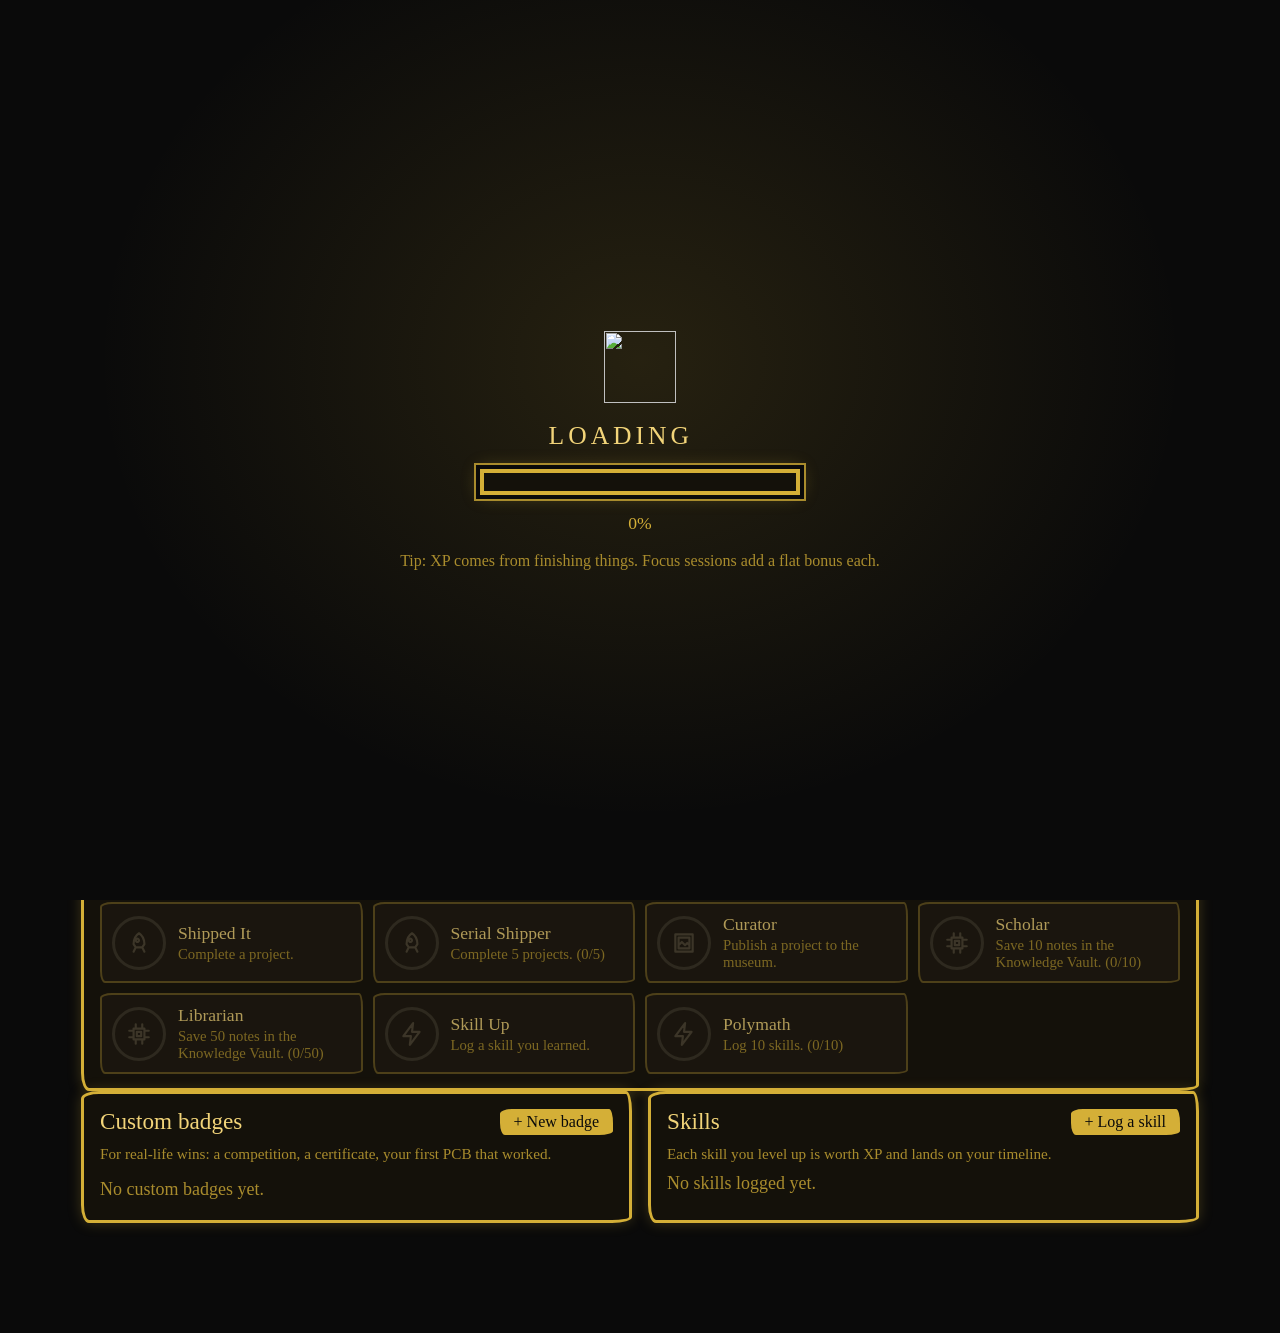
==== achievements.html @ 4c9fb3a7 "Turn the planner into a personal mission control Add a home dashboard (progress ring, countdowns, up" ====
<!DOCTYPE html>
<html lang="en">
<head>
<meta charset="UTF-8">
<meta name="robots" content="noindex, nofollow, noarchive, nosnippet">
<meta name="viewport" content="width=device-width, initial-scale=1.0, viewport-fit=cover">
<title>Achievements</title>
<link rel="icon" href="assets/notes-icon.gif" type="image/gif">
<link rel="preload" href="assets/fonts/PatrickHand-latin.woff2" as="font" type="font/woff2" crossorigin>
<meta name="theme-color" content="#14110a">
<link rel="manifest" href="manifest.json">
<link rel="apple-touch-icon" href="assets/icons/apple-touch-icon.png">
<meta name="mobile-web-app-capable" content="yes">
<meta name="apple-mobile-web-app-capable" content="yes">
<meta name="apple-mobile-web-app-title" content="Planner">
<link rel="stylesheet" href="css/base.css">
<link rel="stylesheet" href="css/life.css">
<link rel="stylesheet" href="css/achievements.css">
<script src="js/theme.js"></script>
<script src="js/loader.js"></script>
</head>
<body>

<div class="loader" id="loader" role="progressbar" aria-label="Loading" aria-valuemin="0" aria-valuemax="100" aria-valuenow="0">
  <img class="loader-icon" src="assets/notes-icon.gif" alt="">
  <div class="loader-title">Loading</div>
  <div class="loader-bar"><div class="loader-fill"></div></div>
  <div class="loader-pct">0%</div>
  <div class="loader-tip">Tip: XP comes from finishing things. Focus sessions add a flat bonus each.</div>
</div>
<noscript><style>.loader { display: none; }</style></noscript>

<main class="page">
  <div class="page-head">
    <div>
      <h1>Achievements</h1>
      <p class="page-sub">Your XP, badges, skills and personal bests.</p>
    </div>
  </div>

  <section class="card level-card" aria-labelledby="levelHeading">
    <div class="level-medal" aria-hidden="true"><span id="levelNumber">1</span></div>
    <div class="level-info">
      <h2 class="card-title" id="levelHeading"><span id="levelTitle">Level 1</span><span class="muted" id="levelXp"></span></h2>
      <div class="bar level-bar"><span id="levelBar"></span></div>
      <p class="muted" id="levelNext"></p>
    </div>
  </section>

  <div class="grid grid-2">
    <section class="card" aria-labelledby="xpHeading">
      <h2 class="card-title" id="xpHeading">Where your XP comes from</h2>
      <ul class="list xp-list" id="xpList"></ul>
    </section>

    <section class="card" aria-labelledby="bestHeading">
      <h2 class="card-title" id="bestHeading">Personal bests</h2>
      <ul class="list" id="bestList"></ul>
    </section>
  </div>

  <section class="card" aria-labelledby="achHeading">
    <h2 class="card-title" id="achHeading"><span>Milestone badges</span><span class="muted" id="achCount"></span></h2>
    <div class="ach-grid" id="achGrid"></div>
  </section>

  <div class="grid grid-2">
    <section class="card" aria-labelledby="badgeHeading">
      <h2 class="card-title" id="badgeHeading"><span>Custom badges</span><button type="button" class="chip primary" id="addBadge">+ New badge</button></h2>
      <p class="muted small-note">For real-life wins: a competition, a certificate, your first PCB that worked.</p>
      <div class="ach-grid" id="badgeGrid"></div>
    </section>

    <section class="card" aria-labelledby="skillHeading">
      <h2 class="card-title" id="skillHeading"><span>Skills</span><button type="button" class="chip primary" id="addSkill">+ Log a skill</button></h2>
      <p class="muted small-note">Each skill you level up is worth XP and lands on your timeline.</p>
      <div class="skill-groups" id="skillGroups"></div>
    </section>
  </div>
</main>

<dialog id="badgeDialog" class="dialog" aria-labelledby="badgeDialogTitle">
  <button type="button" class="dialog-close" data-close="badgeDialog" aria-label="Close">&times;</button>
  <h2 id="badgeDialogTitle">New badge</h2>
  <label class="label">What did you achieve?
    <input type="text" class="field" id="bTitle" maxlength="80" placeholder="e.g. Won the robotics competition">
  </label>
  <label class="label">Details (optional)
    <textarea class="field" id="bDescription" maxlength="500"></textarea>
  </label>
  <label class="label">Date
    <input type="date" class="field" id="bDate">
  </label>
  <span class="label">Icon</span>
  <div class="icon-picker" id="bIcons" role="radiogroup" aria-label="Badge icon"></div>
  <div class="dialog-actions">
    <button type="button" class="big-btn" id="bSave">Save badge</button>
    <button type="button" class="big-btn secondary" id="bDelete" hidden>Delete</button>
  </div>
</dialog>

<dialog id="skillDialog" class="dialog" aria-labelledby="skillDialogTitle">
  <button type="button" class="dialog-close" data-close="skillDialog" aria-label="Close">&times;</button>
  <h2 id="skillDialogTitle">Log a skill</h2>
  <label class="label">Skill
    <input type="text" class="field" id="sName" maxlength="60" placeholder="e.g. PWM motor control">
  </label>
  <label class="label">Area
    <input type="text" class="field" id="sCategory" maxlength="40" list="skillAreas" placeholder="e.g. Electronics">
    <datalist id="skillAreas"></datalist>
  </label>
  <label class="label">Date
    <input type="date" class="field" id="sDate">
  </label>
  <label class="label">How did you learn it? (optional)
    <textarea class="field" id="sNote" maxlength="500"></textarea>
  </label>
  <div class="dialog-actions">
    <button type="button" class="big-btn" id="sSave">Save skill</button>
    <button type="button" class="big-btn secondary" id="sDelete" hidden>Delete</button>
  </div>
</dialog>

<script src="js/ui-sound.js"></script>
<script src="js/shared.js"></script>
<script src="js/planner-core.js"></script>
<script src="js/life-core.js"></script>
<script src="js/data.js"></script>
<script src="js/nav.js"></script>
<script src="js/achievements.js"></script>
<script src="js/firebase-config.js"></script>
<script src="js/sync-core.js"></script>
<script src="js/sync.js"></script>
</body>
</html>
---- css/base.css ----
/* ==========================================================
   base.css - shared by every page
   Font, theme variables, reset, and reusable components.
   ========================================================== */

/* ---------- Font (self-hosted Patrick Hand, OFL licence) ---------- */
@font-face {
  font-family: "Patrick Hand";
  font-style: normal;
  font-weight: 400;
  font-display: swap;
  src: url("../assets/fonts/PatrickHand-latin-ext.woff2") format("woff2");
  unicode-range: U+0100-02BA, U+02BD-02C5, U+02C7-02CC, U+02CE-02D7, U+02DD-02FF, U+0304, U+0308, U+0329, U+1D00-1DBF, U+1E00-1E9F, U+1EF2-1EFF, U+2020, U+20A0-20AB, U+20AD-20C0, U+2113, U+2C60-2C7F, U+A720-A7FF;
}

@font-face {
  font-family: "Patrick Hand";
  font-style: normal;
  font-weight: 400;
  font-display: swap;
  src: url("../assets/fonts/PatrickHand-latin.woff2") format("woff2");
  unicode-range: U+0000-00FF, U+0131, U+0152-0153, U+02BB-02BC, U+02C6, U+02DA, U+02DC, U+0304, U+0308, U+0329, U+2000-206F, U+20AC, U+2122, U+2191, U+2193, U+2212, U+2215, U+FEFF, U+FFFD;
}

/* ---------- Theme ---------- */
:root {
  --weekend: #2f7d55;
  --weekday: #050505;
  --busy: #b3262e;
  --done: #1fa5ad;

  --gold: #d4af37;
  --gold-light: #f2d479;
  --gold-dim: #a98c2d;
  --cream: #f5e6b8;

  --bg: #0a0a0a;
  --panel-bg: #14110a;
  --field-bg: #1d1810;

  --wobble-lg: 18px 6px 20px 8px / 8px 20px 6px 18px;
  --wobble-sm: 12px 4px 14px 5px / 5px 14px 4px 12px;

  --glow: 0 0 14px color-mix(in srgb, var(--gold) 25%, transparent);
  --focus-glow: 0 0 10px color-mix(in srgb, var(--gold-light) 45%, transparent);
  --rainbow: linear-gradient(90deg, #ff2d55, #ff9500, #ffee00, #34ff6a, #00e5ff, #3b6bff, #c04bff, #ff2d55);
}

/* ---------- Reset and base ---------- */
* { box-sizing: border-box; }

html {
  -webkit-text-size-adjust: 100%;
  text-size-adjust: 100%;
}

body {
  margin: 0;
  font-family: "Patrick Hand", "Comic Sans MS", cursive;
  font-size: 18px;
  background-color: var(--bg);
  color: var(--cream);
}

/* The chosen page picture sits on its own fixed layer. (background-attachment: fixed
   zooms and jitters on iPhones, so it is not used.) */
body::before {
  content: "";
  position: fixed;
  inset: 0;
  z-index: -1;
  background: var(--page-bg, none) center / cover no-repeat;
  pointer-events: none;
}

body.has-bg {
  --panel-bg: rgba(20, 17, 10, 0.86);
}

button, input, textarea, select {
  font-family: inherit;
}

[hidden] {
  display: none !important;
}

:focus-visible {
  outline: 3px solid var(--gold-light);
  outline-offset: 2px;
}

/* ---------- Panels: the gold wobbly boxes ---------- */
.panel,
.greeting-header,
.calendar-panel,
.notes-panel,
.timer-panel,
.settings-panel {
  border: 3px solid var(--gold);
  border-radius: var(--wobble-lg);
  background: var(--panel-bg);
  box-shadow: var(--glow);
}

/* ---------- Headings ---------- */
.gold-title {
  margin: 0;
  font-weight: 400;
  color: var(--gold-light);
}

/* ---------- Small gold buttons ("chips") ---------- */
.bg-controls button,
.page-link,
.pick-row button,
.chip {
  border: 2px solid var(--gold);
  background: rgba(10, 10, 10, 0.9);
  color: var(--gold-light);
  border-radius: var(--wobble-sm);
  font-size: 1rem;
  text-decoration: none;
  cursor: pointer;
}

.bg-controls button:hover,
.page-link:hover,
.pick-row button:hover:not(:disabled),
.chip:hover:not(:disabled),
.page-link.current {
  background: var(--gold);
  color: #0a0a0a;
}

.bg-controls button:disabled,
.pick-row button:disabled,
.chip:disabled {
  opacity: 0.4;
  cursor: default;
}

.page-link {
  display: inline-block;
  padding: 3px 14px;
}

.page-link.disabled {
  opacity: 0.35;
  pointer-events: none;
}

.chip {
  padding: 2px 12px;
}

/* ---------- Big buttons ---------- */
.big-btn {
  border: 3px solid var(--gold-dim);
  border-radius: var(--wobble-sm);
  background: var(--gold);
  color: #0a0a0a;
  font-size: 1.4rem;
  padding: 8px 28px;
  min-width: 120px;
  cursor: pointer;
  transition: transform 0.1s ease, background-color 0.1s ease;
}

.big-btn:hover {
  background: var(--gold-light);
  transform: scale(1.05) rotate(-0.8deg);
}

.big-btn.secondary {
  background: transparent;
  color: var(--gold-light);
  border-color: var(--gold);
}

.big-btn.secondary:hover {
  background: color-mix(in srgb, var(--gold) 18%, transparent);
}

.big-btn.armed {
  background: var(--busy);
  border-color: #ff8a8a;
  color: #fff;
}

/* ---------- Form fields ---------- */
.field,
#notesText,
#taskInput,
#searchInput,
#repeatSelect,
.focus-task input,
.stepper input,
.form-dialog input[type="text"],
.form-dialog textarea {
  border: 2px solid var(--gold);
  border-radius: var(--wobble-sm);
  background: var(--field-bg);
  color: var(--cream);
  font-size: 1.1rem;
}

.field:focus,
#notesText:focus,
#taskInput:focus,
#searchInput:focus,
#repeatSelect:focus,
.focus-task input:focus,
.stepper input:focus,
.form-dialog input:focus,
.form-dialog textarea:focus {
  outline: none;
  border-color: var(--gold-light);
  box-shadow: var(--focus-glow);
}

::placeholder {
  color: var(--gold-dim);
  opacity: 1;
}

/* ---------- Dialogs ---------- */
.dialog {
  width: min(560px, 92vw);
  max-height: 92vh;
  max-height: 92dvh;
  overflow-y: auto;
  overscroll-behavior: contain;
  padding: 22px;
  border: 3px solid var(--gold);
  border-radius: var(--wobble-lg);
  background: #14110a;
  color: var(--cream);
  box-shadow: 0 0 40px color-mix(in srgb, var(--gold) 35%, transparent);
  font-family: inherit;
}

.dialog::backdrop {
  background: rgba(0, 0, 0, 0.82);
}

.dialog h2 {
  margin: 0 0 8px;
  font-size: 2rem;
  font-weight: 400;
  color: var(--gold-light);
}

.dialog-close {
  position: absolute;
  top: 6px;
  right: 12px;
  border: none;
  background: transparent;
  color: var(--gold-light);
  font-size: 2rem;
  cursor: pointer;
  line-height: 1;
}

.dialog-actions {
  display: flex;
  flex-wrap: wrap;
  justify-content: center;
  gap: 10px;
}

.dialog-actions .big-btn {
  min-width: 0;
  font-size: 1.15rem;
  padding: 6px 18px;
  text-decoration: none;
  display: inline-block;
}

.form-error {
  color: #ff8a8a;
}

/* ---------- Toast (replaces blocked alert() popups) ---------- */
.toast {
  position: fixed;
  left: 50%;
  bottom: 24px;
  transform: translateX(-50%);
  z-index: 100;
  max-width: min(520px, 90vw);
  padding: 8px 18px;
  border: 2px solid var(--gold);
  border-radius: var(--wobble-sm);
  background: #14110a;
  color: var(--gold-light);
  box-shadow: 0 0 18px rgba(0, 0, 0, 0.8);
}

/* ---------- RGB effect shared by timer, dates and calendar hover ---------- */
@keyframes rgbSweep {
  from { background-position: 0% 50%; }
  to   { background-position: 300% 50%; }
}

@keyframes rgbHue {
  from { filter: hue-rotate(0deg) drop-shadow(0 0 12px rgba(255, 255, 255, 0.35)); }
  to   { filter: hue-rotate(360deg) drop-shadow(0 0 12px rgba(255, 255, 255, 0.35)); }
}

@keyframes rgbHueCell {
  from { filter: hue-rotate(0deg) drop-shadow(0 0 2px rgba(0, 0, 0, 0.9)); }
  to   { filter: hue-rotate(360deg) drop-shadow(0 0 2px rgba(0, 0, 0, 0.9)); }
}

/* ---------- Pixel-art image links (moon, landscape) ---------- */
.image-link {
  display: block;
  width: 64px;
  height: 64px;
  border: 3px solid var(--gold);
  border-radius: var(--wobble-sm);
  overflow: hidden;
  box-shadow: 0 0 10px color-mix(in srgb, var(--gold) 35%, transparent);
  transition: transform 0.1s ease, box-shadow 0.1s ease;
}

.image-link img {
  width: 100%;
  height: 100%;
  display: block;
  image-rendering: pixelated;
}

.image-link:hover {
  transform: scale(1.1) rotate(-3deg);
  box-shadow: 0 0 16px color-mix(in srgb, var(--gold-light) 60%, transparent);
}

/* ---------- Page navigation and background buttons ---------- */
.page-nav {
  position: fixed;
  bottom: calc(8px + env(safe-area-inset-bottom, 0px));
  left: calc(8px + env(safe-area-inset-left, 0px));
  z-index: 10;
  display: flex;
  align-items: flex-end;
  gap: 10px;
}

.bg-controls {
  position: fixed;
  bottom: calc(8px + env(safe-area-inset-bottom, 0px));
  right: calc(8px + env(safe-area-inset-right, 0px));
  z-index: 10;
  display: flex;
  flex-wrap: wrap;
  justify-content: flex-end;
  max-width: calc(100vw - 16px);
  gap: 6px;
}

.bg-controls button {
  padding: 3px 12px;
  font-size: 0.85rem;
}

/* ---------- Touch screens ---------- */
button, a, select, input, textarea, summary {
  touch-action: manipulation;
}

button, a {
  -webkit-tap-highlight-color: transparent;
}

@media (pointer: coarse) {
  .bg-controls button,
  .page-link,
  .chip,
  .pick-row button,
  .step-btn,
  .preset-btn {
    min-height: 44px;
  }

  .bg-controls button,
  .chip {
    padding-left: 14px;
    padding-right: 14px;
  }

  #searchInput,
  #repeatSelect,
  #addTaskBtn {
    min-height: 44px;
  }

  .dialog-close {
    width: 44px;
    height: 44px;
    top: 2px;
    right: 6px;
  }
}

@media (prefers-reduced-motion: reduce) {
  * {
    animation: none !important;
    transition: none !important;
  }
}

/* ---------- Loading screen ---------- */
.loader {
  position: fixed;
  inset: 0;
  z-index: 1000;
  display: flex;
  flex-direction: column;
  align-items: center;
  justify-content: center;
  gap: 18px;
  background:
    radial-gradient(ellipse at 50% 40%, color-mix(in srgb, var(--gold) 14%, transparent), transparent 60%),
    #0a0a0a;
  color: var(--gold-light);
  transition: opacity 0.4s ease;
}

.loader.loader-hide {
  opacity: 0;
  pointer-events: none;
}

.loader-icon {
  width: 72px;
  height: 72px;
  image-rendering: pixelated;
  animation: loaderHop 0.9s steps(4) infinite;
}

@keyframes loaderHop {
  0%, 100% { transform: translateY(0); }
  50%      { transform: translateY(-10px); }
}

.loader-title {
  font-size: 1.6rem;
  letter-spacing: 4px;
  text-transform: uppercase;
}

.loader-title::after {
  content: "";
  display: inline-block;
  width: 1.5em;
  text-align: left;
  animation: loaderDots 1.2s steps(4) infinite;
}

@keyframes loaderDots {
  0%   { content: ""; }
  25%  { content: "."; }
  50%  { content: ".."; }
  75%  { content: "..."; }
}

.loader-bar {
  width: min(320px, 75vw);
  height: 26px;
  padding: 4px;
  border: 4px solid var(--gold);
  background: #14110a;
  box-shadow: 0 0 0 4px #0a0a0a, 0 0 0 6px var(--gold-dim), 0 0 18px color-mix(in srgb, var(--gold) 35%, transparent);
  image-rendering: pixelated;
}

.loader-fill {
  width: 0;
  height: 100%;
  background: repeating-linear-gradient(90deg, var(--gold-light) 0 10px, var(--gold) 10px 14px, transparent 14px 16px);
  transition: width 0.2s steps(6);
}

.loader-pct {
  font-size: 1.1rem;
  color: var(--gold);
  font-variant-numeric: tabular-nums;
}

.loader-tip {
  max-width: 80vw;
  font-size: 1rem;
  color: var(--gold-dim);
  text-align: center;
}

/* ---------- Phones: tapping must not leave hover effects stuck on ---------- */
@media (hover: none) {
  .big-btn:hover {
    transform: none;
    background: var(--gold);
  }

  .big-btn.secondary:hover {
    background: transparent;
  }

  .big-btn.armed:hover {
    background: var(--busy);
  }

  .bg-controls button:hover,
  .page-link:hover,
  .pick-row button:hover:not(:disabled),
  .chip:hover:not(:disabled) {
    background: rgba(10, 10, 10, 0.9);
    color: var(--gold-light);
  }

  .page-link.current,
  .page-link.current:hover,
  .pick-row button.armed:hover {
    background: var(--gold);
    color: #0a0a0a;
  }

  .image-link:hover {
    transform: none;
    box-shadow: 0 0 10px color-mix(in srgb, var(--gold) 35%, transparent);
  }

  /* a quick press-in instead, so taps still feel responsive */
  .big-btn:active,
  .chip:active,
  .page-link:active,
  .bg-controls button:active,
  .pick-row button:active,
  .image-link:active {
    transform: scale(0.95);
  }
}

/* ---------- Scrollbars: gold pixel blocks on a dark track (follow the outline colour) ---------- */
/* Firefox can only recolour; other browsers get the full pixel-block design below
   (setting scrollbar-color there would switch that design off). */
@supports not selector(::-webkit-scrollbar) {
  html {
    scrollbar-color: var(--gold) #0a0a0a;
  }

  * {
    scrollbar-color: var(--gold) #14110a;
  }
}

::-webkit-scrollbar {
  width: 14px;
  height: 14px;
}

::-webkit-scrollbar-track {
  background: #0a0a0a;
  border-left: 2px solid color-mix(in srgb, var(--gold) 30%, transparent);
}

::-webkit-scrollbar-thumb {
  background:
    linear-gradient(90deg, var(--gold-light) 0 3px, var(--gold) 3px calc(100% - 3px), var(--gold-dim) calc(100% - 3px));
  border: 3px solid #0a0a0a;
  border-radius: 0;
  box-shadow: inset 0 0 0 1px rgba(0, 0, 0, 0.35);
}

::-webkit-scrollbar-thumb:hover {
  background: var(--gold-light);
}

::-webkit-scrollbar-thumb:active {
  background: var(--gold-dim);
}

::-webkit-scrollbar-corner {
  background: #0a0a0a;
}

/* thinner inside panels and popups */
.dialog::-webkit-scrollbar,
.notes-panel::-webkit-scrollbar,
.search-results::-webkit-scrollbar {
  width: 10px;
}

.dialog::-webkit-scrollbar-track,
.notes-panel::-webkit-scrollbar-track,
.search-results::-webkit-scrollbar-track {
  background: #14110a;
  border-left: none;
}

.dialog::-webkit-scrollbar-thumb,
.notes-panel::-webkit-scrollbar-thumb,
.search-results::-webkit-scrollbar-thumb {
  border-width: 2px;
  border-color: #14110a;
}

/* ---------- Top menu bar (every page) ---------- */
.site-nav {
  position: sticky;
  top: 0;
  z-index: 60;
  display: flex;
  align-items: center;
  gap: 10px;
  padding: 6px 14px;
  padding-top: calc(6px + env(safe-area-inset-top, 0px));
  border-bottom: 2px solid color-mix(in srgb, var(--gold) 70%, transparent);
  background: rgba(10, 9, 6, 0.78);
  -webkit-backdrop-filter: blur(12px);
  backdrop-filter: blur(12px);
  box-shadow: 0 4px 16px rgba(0, 0, 0, 0.5);
}

.site-brand {
  display: flex;
  align-items: center;
  gap: 8px;
  flex-shrink: 0;
  color: var(--gold-light);
  font-size: 1.15rem;
  text-decoration: none;
}

.site-brand img {
  width: 28px;
  height: 28px;
  image-rendering: pixelated;
}

.site-links {
  display: flex;
  flex: 1;
  flex-wrap: wrap;
  justify-content: center;
  gap: 2px;
}

.site-link {
  display: flex;
  align-items: center;
  gap: 6px;
  padding: 5px 10px;
  border: 2px solid transparent;
  border-radius: var(--wobble-sm);
  color: var(--cream);
  font-size: 1rem;
  text-decoration: none;
  white-space: nowrap;
}

.site-link svg,
.site-menu-btn svg {
  width: 18px;
  height: 18px;
  flex-shrink: 0;
}

.site-link:hover {
  border-color: color-mix(in srgb, var(--gold) 50%, transparent);
  color: var(--gold-light);
}

.site-link[aria-current="page"] {
  border-color: var(--gold);
  background: color-mix(in srgb, var(--gold) 18%, transparent);
  color: var(--gold-light);
}

.site-menu-btn {
  display: none;
  align-items: center;
  gap: 6px;
  margin-left: auto;
  padding: 6px 12px;
  border: 2px solid var(--gold);
  border-radius: var(--wobble-sm);
  background: transparent;
  color: var(--gold-light);
  font-size: 1rem;
  cursor: pointer;
}

.site-level {
  display: flex;
  flex-direction: column;
  align-items: stretch;
  gap: 3px;
  flex-shrink: 0;
  min-width: 64px;
  color: var(--gold-light);
  font-size: 0.95rem;
  text-align: center;
  text-decoration: none;
}

.site-level[hidden] {
  display: none !important;
}

.site-level-bar {
  height: 6px;
  overflow: hidden;
  border: 1px solid var(--gold-dim);
  border-radius: 3px;
  background: var(--field-bg);
}

.site-level-bar span {
  display: block;
  width: 0;
  height: 100%;
  background: var(--gold);
}

@media (max-width: 1100px) {
  .site-brand span {
    display: none;
  }
}

@media (max-width: 900px) {
  .site-nav {
    flex-wrap: wrap;
  }

  .site-menu-btn {
    display: flex;
  }

  .site-level {
    order: 2;
  }

  .site-links {
    display: none;
    order: 3;
    flex-basis: 100%;
    flex-direction: column;
    gap: 4px;
    padding: 8px 0 4px;
  }

  .site-nav.is-open .site-links {
    display: flex;
  }

  .site-link {
    padding: 10px 12px;
    font-size: 1.1rem;
  }
}

@media (hover: none) {
  .site-link:hover {
    border-color: transparent;
    color: var(--cream);
  }

  .site-link[aria-current="page"]:hover {
    border-color: var(--gold);
    color: var(--gold-light);
  }
}
---- css/life.css ----
/* ==========================================================
   life.css - shared look for the Dashboard, Journal, Workshop,
   Vault, Achievements and Timeline pages
   ========================================================== */

.page {
  max-width: 1150px;
  margin: 0 auto;
  padding: 18px 16px 110px;
}

.page-head {
  display: flex;
  flex-wrap: wrap;
  align-items: flex-end;
  justify-content: space-between;
  gap: 10px 16px;
  margin-bottom: 16px;
}

.page-head h1 {
  margin: 0;
  font-size: clamp(2rem, 5vw, 2.8rem);
  font-weight: 400;
  color: var(--gold-light);
  text-shadow: 2px 2px 0 rgba(0, 0, 0, 0.55);
}

.page-sub {
  margin: 2px 0 0;
  color: var(--gold-dim);
  font-size: 1.1rem;
}

/* ---------- cards ---------- */
.card {
  padding: 14px 16px;
  border: 3px solid var(--gold);
  border-radius: var(--wobble-lg);
  background: var(--panel-bg);
  box-shadow: var(--glow);
}

.card-title {
  display: flex;
  align-items: center;
  justify-content: space-between;
  gap: 8px;
  margin: 0 0 10px;
  font-size: 1.45rem;
  font-weight: 400;
  color: var(--gold-light);
}

.card-title a,
.card-link {
  font-size: 1rem;
  color: var(--gold);
}

.grid {
  display: grid;
  gap: 16px;
}

.grid-2 { grid-template-columns: repeat(auto-fit, minmax(320px, 1fr)); }
.grid-3 { grid-template-columns: repeat(auto-fit, minmax(260px, 1fr)); }

.empty-note {
  margin: 6px 0;
  color: var(--gold-dim);
}

.muted { color: var(--gold-dim); }

/* ---------- forms ---------- */
.form-grid {
  display: grid;
  gap: 10px;
}

.form-row {
  display: flex;
  flex-wrap: wrap;
  gap: 8px;
  align-items: center;
}

.form-row > .field {
  flex: 1;
  min-width: 140px;
}

.label {
  display: flex;
  flex-direction: column;
  gap: 4px;
  color: var(--gold);
  font-size: 1.05rem;
}

.field {
  padding: 7px 10px;
  width: 100%;
}

textarea.field {
  min-height: 80px;
  resize: vertical;
  line-height: 1.4;
}

select.field {
  cursor: pointer;
}

input[type="date"].field {
  color-scheme: dark;
}

.btn-row {
  display: flex;
  flex-wrap: wrap;
  gap: 8px;
}

.chip.primary {
  background: var(--gold);
  color: #0a0a0a;
}

.chip.danger:hover:not(:disabled) {
  background: var(--busy);
  border-color: #ff8a8a;
  color: #fff;
}

.chip.armed {
  background: var(--busy);
  border-color: #ff8a8a;
  color: #fff;
}

.tag {
  display: inline-block;
  padding: 1px 9px;
  border: 1px solid var(--gold-dim);
  border-radius: 999px;
  color: var(--gold);
  font-size: 0.85rem;
  white-space: nowrap;
}

.tag.clickable {
  cursor: pointer;
  background: transparent;
  font-family: inherit;
}

.tag.clickable[aria-pressed="true"] {
  background: var(--gold);
  color: #0a0a0a;
}

/* ---------- lists ---------- */
.list {
  display: flex;
  flex-direction: column;
  gap: 6px;
  margin: 0;
  padding: 0;
  list-style: none;
}

.list-item {
  display: flex;
  align-items: center;
  gap: 10px;
  padding: 7px 10px;
  border: 2px solid color-mix(in srgb, var(--gold) 35%, transparent);
  border-radius: var(--wobble-sm);
  background: var(--field-bg);
}

.list-item .grow {
  flex: 1;
  min-width: 0;
  word-break: break-word;
}

.list-item.is-done .grow {
  color: var(--gold-dim);
  text-decoration: line-through;
}

.list-item input[type="checkbox"] {
  width: 20px;
  height: 20px;
  flex-shrink: 0;
  accent-color: var(--gold);
}

.when {
  flex-shrink: 0;
  color: var(--gold);
  font-size: 0.9rem;
  white-space: nowrap;
}

.icon-btn {
  flex-shrink: 0;
  border: none;
  background: transparent;
  color: var(--gold-dim);
  font-size: 1.1rem;
  cursor: pointer;
}

.icon-btn:hover {
  color: var(--busy);
}

/* ---------- progress bars and rings ---------- */
.bar {
  height: 10px;
  overflow: hidden;
  border: 2px solid var(--gold-dim);
  border-radius: 5px;
  background: var(--field-bg);
}

.bar > span {
  display: block;
  height: 100%;
  width: 0;
  background: var(--gold);
  transition: width 0.4s ease;
}

.ring {
  position: relative;
  width: 160px;
  height: 160px;
  flex-shrink: 0;
}

.ring svg {
  width: 100%;
  height: 100%;
  transform: rotate(-90deg);
}

.ring circle {
  fill: none;
  stroke-width: 14;
}

.ring .ring-track {
  stroke: var(--field-bg);
}

.ring .ring-fill {
  stroke: var(--gold);
  stroke-linecap: round;
  transition: stroke-dashoffset 0.8s ease;
  filter: drop-shadow(0 0 6px color-mix(in srgb, var(--gold) 60%, transparent));
}

.ring.is-complete .ring-fill {
  stroke: var(--done);
}

.ring-label {
  position: absolute;
  inset: 0;
  display: flex;
  flex-direction: column;
  align-items: center;
  justify-content: center;
  text-align: center;
}

.ring-label strong {
  font-size: 2.2rem;
  font-weight: 400;
  color: var(--gold-light);
  line-height: 1;
}

.ring-label span {
  color: var(--gold-dim);
  font-size: 0.95rem;
}

/* ---------- small bar chart (weekly summary, focus reports) ---------- */
.chart {
  display: grid;
  grid-template-columns: repeat(7, 1fr);
  align-items: end;
  gap: 6px;
  height: 140px;
  padding-top: 8px;
}

.chart-col {
  display: flex;
  flex-direction: column;
  align-items: center;
  justify-content: flex-end;
  gap: 4px;
  height: 100%;
}

.chart-bars {
  display: flex;
  align-items: flex-end;
  justify-content: center;
  gap: 3px;
  width: 100%;
  flex: 1;
}

.chart-bar {
  width: 40%;
  max-width: 18px;
  min-height: 2px;
  border-radius: 3px 3px 0 0;
  background: var(--gold);
}

.chart-bar.alt {
  background: var(--done);
}

.chart-day {
  color: var(--gold-dim);
  font-size: 0.85rem;
}

.chart-col.is-today .chart-day {
  color: var(--gold-light);
}

.legend-dots {
  display: flex;
  gap: 14px;
  margin-top: 6px;
  font-size: 0.9rem;
  color: var(--gold-dim);
}

.legend-dots span::before {
  content: "";
  display: inline-block;
  width: 10px;
  height: 10px;
  margin-right: 5px;
  border-radius: 2px;
  background: var(--gold);
}

.legend-dots span.alt::before {
  background: var(--done);
}

/* ---------- stats ---------- */
.stats {
  display: grid;
  grid-template-columns: repeat(auto-fit, minmax(120px, 1fr));
  gap: 10px;
}

.stat {
  padding: 8px 10px;
  border: 2px solid color-mix(in srgb, var(--gold) 35%, transparent);
  border-radius: var(--wobble-sm);
  background: var(--field-bg);
  text-align: center;
}

.stat strong {
  display: block;
  font-size: 1.8rem;
  font-weight: 400;
  color: var(--gold-light);
  line-height: 1.1;
}

.stat span {
  color: var(--gold-dim);
  font-size: 0.9rem;
}

/* ---------- badge icons ---------- */
.badge-icon {
  display: flex;
  align-items: center;
  justify-content: center;
  width: 54px;
  height: 54px;
  flex-shrink: 0;
  border: 3px solid var(--gold);
  border-radius: 50%;
  background: radial-gradient(circle at 35% 30%, var(--gold-light), var(--gold) 55%, var(--gold-dim));
  color: #1a1306;
  box-shadow: 0 0 12px color-mix(in srgb, var(--gold) 45%, transparent);
}

.badge-icon svg {
  width: 26px;
  height: 26px;
}

.is-locked .badge-icon {
  border-color: #3a3428;
  background: #1d1810;
  color: #4d4535;
  box-shadow: none;
}

/* ---------- dialogs on these pages ---------- */
.dialog.wide {
  width: min(760px, 94vw);
}

.dialog .label + .label {
  margin-top: 4px;
}

.section-title {
  margin: 14px 0 6px;
  font-size: 1.2rem;
  font-weight: 400;
  color: var(--gold);
}

@media (max-width: 600px) {
  .grid-2,
  .grid-3 {
    grid-template-columns: 1fr;
  }

  .card {
    padding: 12px;
  }
}
---- css/achievements.css ----
/* achievements.css - the Achievements page */

.level-card {
  display: flex;
  align-items: center;
  gap: 20px;
}

.level-medal {
  display: flex;
  align-items: center;
  justify-content: center;
  width: 96px;
  height: 96px;
  flex-shrink: 0;
  border: 4px solid var(--gold);
  border-radius: 50%;
  background: radial-gradient(circle at 35% 30%, var(--gold-light), var(--gold) 55%, var(--gold-dim));
  box-shadow: 0 0 22px color-mix(in srgb, var(--gold) 50%, transparent);
  color: #1a1306;
  font-size: 2.6rem;
}

.level-info {
  flex: 1;
  min-width: 0;
}

.level-bar {
  height: 16px;
  border-radius: 8px;
}

.level-info p {
  margin: 6px 0 0;
}

.xp-amount,
.best-value {
  color: var(--gold-light);
  font-weight: 400;
  white-space: nowrap;
}

.small-note {
  margin: 0 0 10px;
  font-size: 0.95rem;
}

.ach-grid {
  display: grid;
  grid-template-columns: repeat(auto-fill, minmax(230px, 1fr));
  gap: 10px;
}

.ach {
  display: flex;
  align-items: center;
  gap: 12px;
  padding: 10px;
  border: 2px solid color-mix(in srgb, var(--gold) 40%, transparent);
  border-radius: var(--wobble-sm);
  background: var(--field-bg);
  color: inherit;
  font: inherit;
  text-align: left;
}

button.ach {
  cursor: pointer;
}

button.ach:hover,
button.ach:focus-visible {
  border-color: var(--gold);
}

.ach.is-locked {
  opacity: 0.7;
}

.ach-text {
  display: flex;
  flex-direction: column;
  gap: 2px;
  min-width: 0;
}

.ach-text strong {
  color: var(--gold-light);
  font-weight: 400;
  font-size: 1.1rem;
}

.ach-text .muted {
  font-size: 0.92rem;
}

.ach-bar {
  height: 6px;
  margin-top: 4px;
}

.skill-group + .skill-group {
  margin-top: 4px;
}

.skill-tags {
  display: flex;
  flex-wrap: wrap;
  gap: 6px;
}

.icon-picker {
  display: flex;
  flex-wrap: wrap;
  gap: 6px;
  margin: 4px 0 8px;
}

.icon-choice {
  padding: 3px;
  border: 2px solid transparent;
  border-radius: 50%;
  background: none;
  cursor: pointer;
}

.icon-choice .badge-icon {
  width: 40px;
  height: 40px;
}

.icon-choice .badge-icon svg {
  width: 20px;
  height: 20px;
}

.icon-choice[aria-checked="false"] .badge-icon {
  filter: grayscale(0.8) brightness(0.6);
}

.icon-choice[aria-checked="true"] {
  border-color: var(--gold-light);
}

@media (max-width: 600px) {
  .level-card {
    gap: 12px;
  }

  .level-medal {
    width: 70px;
    height: 70px;
    font-size: 2rem;
  }

  .ach-grid {
    grid-template-columns: 1fr;
  }
}
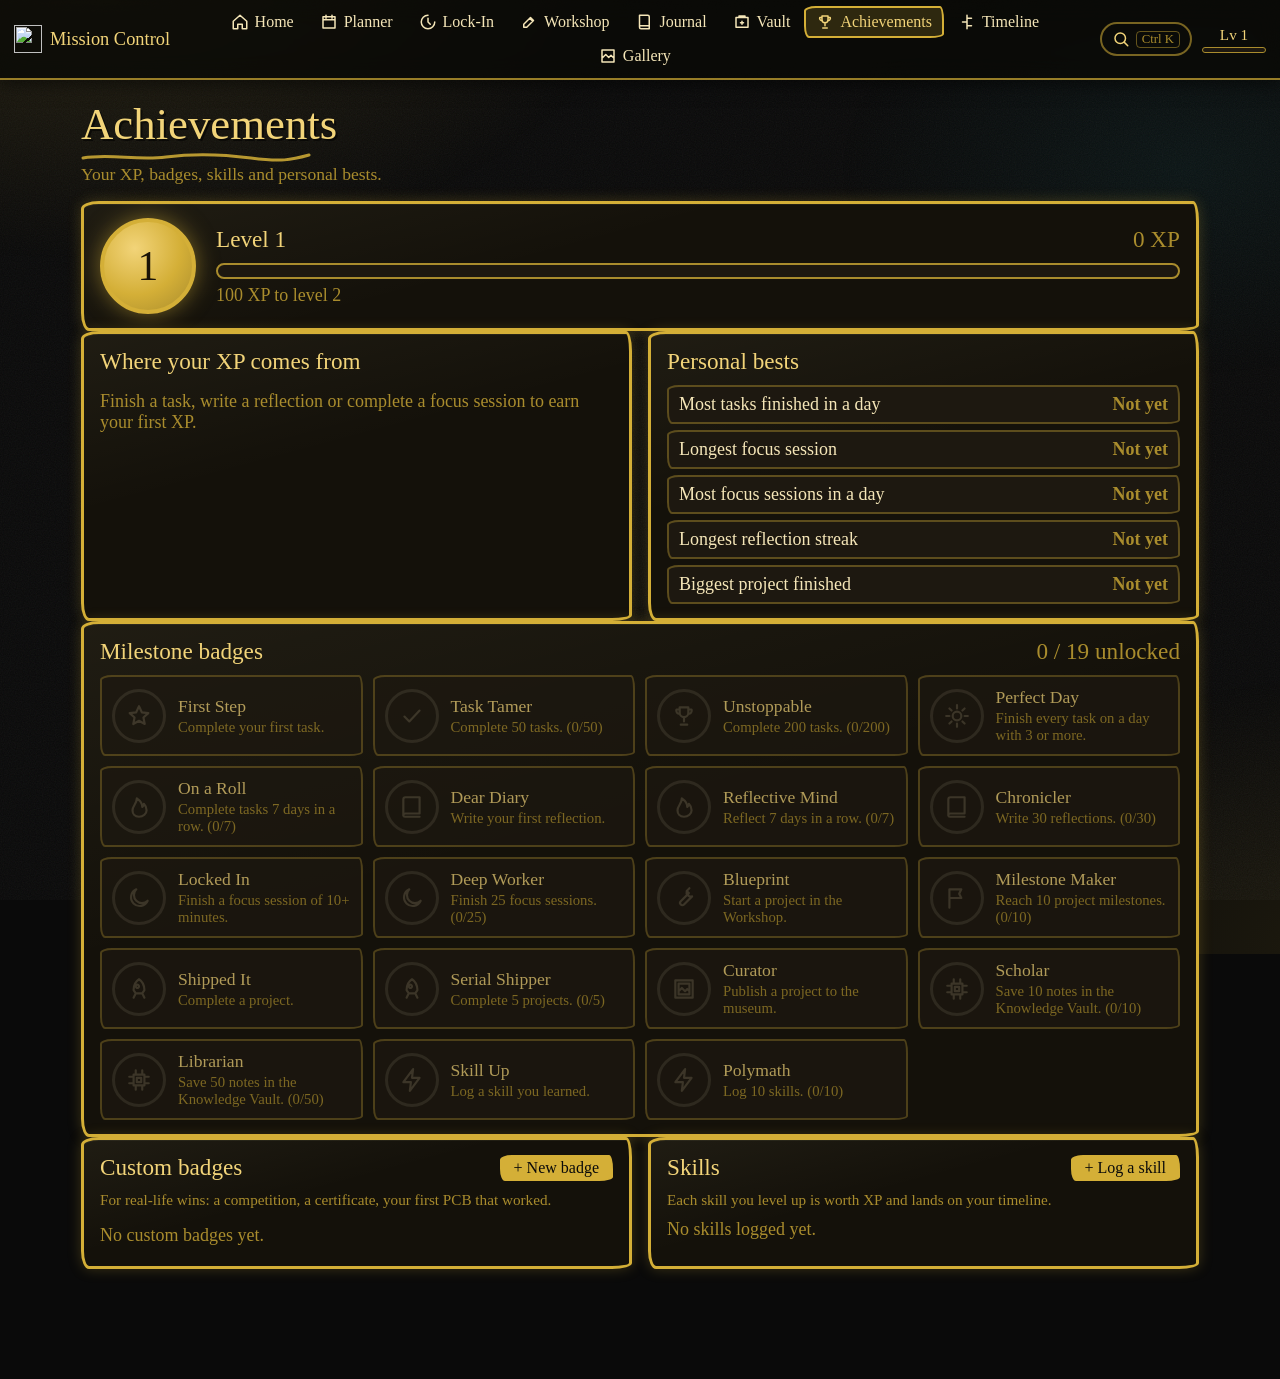
==== commit fac48ea2: "Add celebrations, a consistency heatmap, quick actions and smoother pages - Gold confetti when tasks" ====
--- a/achievements.html
+++ b/achievements.html
@@ -123,6 +123,7 @@
 
 <script src="js/ui-sound.js"></script>
 <script src="js/shared.js"></script>
+<script src="js/celebrate.js"></script>
 <script src="js/planner-core.js"></script>
 <script src="js/life-core.js"></script>
 <script src="js/data.js"></script>
--- a/css/base.css
+++ b/css/base.css
@@ -26,6 +26,7 @@
 :root {
   --weekend: #2f7d55;
   --weekday: #050505;
+  --intern: #c2188f;
   --busy: #b3262e;
   --done: #1fa5ad;
 
@@ -774,3 +775,439 @@
     color: var(--gold-light);
   }
 }
+
+/* ==========================================================
+   Atmosphere, motion and celebrations
+   ========================================================== */
+
+/* Soft pools of gold light behind every page that has no picture of its own,
+   plus a faint paper grain so the black never looks flat. */
+body:not(.has-bg):not(.gallery-page)::before {
+  inset: -6%;
+  background:
+    radial-gradient(55% 45% at 12% 0%, color-mix(in srgb, var(--gold) 14%, transparent), transparent 70%),
+    radial-gradient(45% 40% at 100% 100%, color-mix(in srgb, var(--gold) 10%, transparent), transparent 70%),
+    radial-gradient(35% 30% at 88% 22%, rgba(31, 165, 173, 0.07), transparent 70%);
+}
+
+body:not(.gallery-page)::after {
+  content: "";
+  position: fixed;
+  inset: 0;
+  z-index: -1;
+  pointer-events: none;
+  opacity: 0.06;
+  background-image: url("data:image/svg+xml,%3Csvg xmlns='http://www.w3.org/2000/svg' width='160' height='160'%3E%3Cfilter id='n'%3E%3CfeTurbulence type='fractalNoise' baseFrequency='0.85' numOctaves='2' stitchTiles='stitch'/%3E%3C/filter%3E%3Crect width='100%25' height='100%25' filter='url(%23n)'/%3E%3C/svg%3E");
+}
+
+@media (prefers-reduced-motion: no-preference) {
+  body:not(.has-bg):not(.gallery-page)::before {
+    animation: ambient-drift 28s ease-in-out infinite alternate;
+  }
+}
+
+@keyframes ambient-drift {
+  from { transform: translate3d(0, 0, 0) scale(1); }
+  to { transform: translate3d(-3%, 2%, 0) scale(1.06); }
+}
+
+/* Page headings get a hand-drawn gold underline */
+.page-head h1::after {
+  content: "";
+  display: block;
+  width: min(230px, 80%);
+  height: 10px;
+  margin-top: 2px;
+  background: var(--gold);
+  -webkit-mask: url("data:image/svg+xml,%3Csvg xmlns='http://www.w3.org/2000/svg' viewBox='0 0 230 10' preserveAspectRatio='none'%3E%3Cpath d='M2 6 C 30 1, 55 9, 85 5 S 140 2, 170 6 S 210 8, 228 3' fill='none' stroke='black' stroke-width='3' stroke-linecap='round'/%3E%3C/svg%3E") no-repeat left / 100% 100%;
+  mask: url("data:image/svg+xml,%3Csvg xmlns='http://www.w3.org/2000/svg' viewBox='0 0 230 10' preserveAspectRatio='none'%3E%3Cpath d='M2 6 C 30 1, 55 9, 85 5 S 140 2, 170 6 S 210 8, 228 3' fill='none' stroke='black' stroke-width='3' stroke-linecap='round'/%3E%3C/svg%3E") no-repeat left / 100% 100%;
+  opacity: 0.85;
+}
+
+/* Sections rise into place one after another when a page opens */
+@media (prefers-reduced-motion: no-preference) {
+  .page > *,
+  .focus-app > * {
+    animation: rise-in 0.55s cubic-bezier(0.2, 0.7, 0.2, 1) both;
+  }
+
+  .page > *:nth-child(2), .focus-app > *:nth-child(2) { animation-delay: 0.05s; }
+  .page > *:nth-child(3), .focus-app > *:nth-child(3) { animation-delay: 0.1s; }
+  .page > *:nth-child(4), .focus-app > *:nth-child(4) { animation-delay: 0.15s; }
+  .page > *:nth-child(5), .focus-app > *:nth-child(5) { animation-delay: 0.2s; }
+  .page > *:nth-child(6), .focus-app > *:nth-child(6) { animation-delay: 0.25s; }
+  .page > *:nth-child(n + 7), .focus-app > *:nth-child(n + 7) { animation-delay: 0.3s; }
+}
+
+@keyframes rise-in {
+  from { opacity: 0; transform: translateY(16px); }
+  to { opacity: 1; transform: none; }
+}
+
+/* Buttons press down a touch when clicked */
+@media (prefers-reduced-motion: no-preference) {
+  .chip,
+  .big-btn,
+  .icon-btn,
+  .preset-btn,
+  .step-btn {
+    transition: transform 0.12s ease, background-color 0.2s, border-color 0.2s, box-shadow 0.2s, color 0.2s;
+  }
+
+  .chip:active,
+  .big-btn:active,
+  .icon-btn:active,
+  .preset-btn:active,
+  .step-btn:active {
+    transform: translateY(1px) scale(0.97);
+  }
+}
+
+/* Toasts slide up instead of popping in */
+@media (prefers-reduced-motion: no-preference) {
+  .toast:not([hidden]) {
+    animation: toast-in 0.3s cubic-bezier(0.2, 1.3, 0.4, 1) both;
+  }
+}
+
+@keyframes toast-in {
+  from { opacity: 0; transform: translate(-50%, 16px); }
+  to { opacity: 1; transform: translate(-50%, 0); }
+}
+
+/* Smooth cross-fade between pages (Chrome, Edge, Safari 18+); the menu bar stays put */
+@view-transition {
+  navigation: auto;
+}
+
+::view-transition-old(root),
+::view-transition-new(root) {
+  animation-duration: 0.28s;
+}
+
+.site-nav {
+  view-transition-name: site-nav;
+}
+
+@media (prefers-reduced-motion: reduce) {
+  ::view-transition-group(*),
+  ::view-transition-old(*),
+  ::view-transition-new(*) {
+    animation: none !important;
+  }
+}
+
+/* After the first page of a visit, pages open straight away (no loading screen) */
+.loader-skip .loader {
+  display: none !important;
+}
+
+/* ---------- celebrations (celebrate.js) ---------- */
+
+.confetti-canvas {
+  position: fixed;
+  inset: 0;
+  z-index: 1000;
+  width: 100%;
+  height: 100%;
+  pointer-events: none;
+}
+
+.celebrate-card {
+  position: fixed;
+  left: 50%;
+  bottom: calc(26px + env(safe-area-inset-bottom, 0px));
+  z-index: 1001;
+  display: flex;
+  align-items: center;
+  gap: 14px;
+  max-width: min(440px, 92vw);
+  padding: 12px 22px 12px 14px;
+  border: 3px solid var(--gold);
+  border-radius: var(--wobble-lg);
+  background: linear-gradient(135deg, #2c2410, #14110a 70%);
+  box-shadow: 0 0 30px color-mix(in srgb, var(--gold) 45%, transparent), 0 12px 30px rgba(0, 0, 0, 0.6);
+  color: var(--cream);
+  opacity: 0;
+  transform: translate(-50%, 140%);
+  transition: transform 0.5s cubic-bezier(0.2, 1.4, 0.4, 1), opacity 0.3s;
+  cursor: pointer;
+}
+
+.celebrate-card.is-in {
+  opacity: 1;
+  transform: translate(-50%, 0);
+}
+
+.celebrate-text {
+  display: flex;
+  flex-direction: column;
+  min-width: 0;
+}
+
+.celebrate-text small {
+  color: var(--gold-dim);
+  font-size: 0.8rem;
+  letter-spacing: 2px;
+  text-transform: uppercase;
+}
+
+.celebrate-text strong {
+  font-weight: 400;
+  font-size: 1.4rem;
+  line-height: 1.15;
+  color: var(--gold-light);
+}
+
+.celebrate-text span {
+  font-size: 0.95rem;
+}
+
+.celebrate-card .badge-icon {
+  display: flex;
+  align-items: center;
+  justify-content: center;
+  width: 56px;
+  height: 56px;
+  flex-shrink: 0;
+  border: 3px solid var(--gold-light);
+  border-radius: 50%;
+  background: radial-gradient(circle at 35% 30%, var(--gold-light), var(--gold) 55%, var(--gold-dim));
+  color: #1a1306;
+  box-shadow: 0 0 18px color-mix(in srgb, var(--gold) 60%, transparent);
+  animation: badge-pop 0.7s 0.15s both;
+}
+
+.celebrate-card .badge-icon svg {
+  width: 28px;
+  height: 28px;
+}
+
+.level-card-pop {
+  top: 50%;
+  bottom: auto;
+  flex-direction: column;
+  gap: 10px;
+  padding: 26px 40px 22px;
+  text-align: center;
+  transform: translate(-50%, -50%) scale(0.6);
+}
+
+.level-card-pop.is-in {
+  transform: translate(-50%, -50%) scale(1);
+}
+
+.level-card-pop .celebrate-text {
+  align-items: center;
+}
+
+.level-card-pop .celebrate-text strong {
+  font-size: 1.8rem;
+}
+
+.celebrate-medal {
+  display: flex;
+  align-items: center;
+  justify-content: center;
+  width: 112px;
+  height: 112px;
+  border: 4px solid var(--gold-light);
+  border-radius: 50%;
+  background: radial-gradient(circle at 35% 30%, var(--gold-light), var(--gold) 55%, var(--gold-dim));
+  box-shadow: 0 0 44px color-mix(in srgb, var(--gold) 70%, transparent);
+  color: #1a1306;
+  font-size: 3.3rem;
+  animation: medal-spin 1.1s cubic-bezier(0.2, 0.8, 0.2, 1) both;
+}
+
+@keyframes medal-spin {
+  from { transform: perspective(400px) rotateY(540deg) scale(0.4); }
+  to { transform: none; }
+}
+
+@keyframes badge-pop {
+  0% { transform: scale(0.3) rotate(-30deg); }
+  70% { transform: scale(1.15) rotate(6deg); }
+  100% { transform: none; }
+}
+
+@media (prefers-reduced-motion: reduce) {
+  .celebrate-card,
+  .celebrate-card .badge-icon,
+  .celebrate-medal {
+    transition: opacity 0.2s;
+    animation: none;
+  }
+}
+
+/* ---------- quick actions (Ctrl+K) ---------- */
+.site-search {
+  display: flex;
+  align-items: center;
+  gap: 6px;
+  flex-shrink: 0;
+  height: 34px;
+  padding: 0 10px;
+  border: 2px solid color-mix(in srgb, var(--gold) 55%, transparent);
+  border-radius: 999px;
+  background: transparent;
+  color: var(--gold-light);
+  cursor: pointer;
+}
+
+.site-search svg {
+  width: 18px;
+  height: 18px;
+}
+
+.site-search:hover,
+.site-search:focus-visible {
+  border-color: var(--gold-light);
+  background: color-mix(in srgb, var(--gold) 14%, transparent);
+}
+
+.site-search kbd,
+.cmdk kbd {
+  padding: 0 5px;
+  border: 1px solid color-mix(in srgb, var(--gold) 45%, transparent);
+  border-radius: 4px;
+  font-family: inherit;
+  font-size: 0.8rem;
+  color: var(--gold-dim);
+}
+
+@media (max-width: 1100px) {
+  .site-search kbd {
+    display: none;
+  }
+}
+
+@media (max-width: 900px) {
+  .site-search {
+    order: 1;
+    margin-left: auto;
+  }
+}
+
+.cmdk {
+  width: min(600px, 94vw);
+  max-height: 70vh;
+  margin: 12vh auto auto;
+  padding: 0;
+  border: 3px solid var(--gold);
+  border-radius: var(--wobble-lg);
+  background: rgba(20, 17, 10, 0.94);
+  color: var(--cream);
+  box-shadow: 0 0 40px color-mix(in srgb, var(--gold) 30%, transparent), 0 20px 50px rgba(0, 0, 0, 0.7);
+  overflow: hidden;
+}
+
+.cmdk::backdrop {
+  background: rgba(0, 0, 0, 0.55);
+  -webkit-backdrop-filter: blur(3px);
+  backdrop-filter: blur(3px);
+}
+
+@media (prefers-reduced-motion: no-preference) {
+  .cmdk[open] {
+    animation: cmdk-in 0.18s ease-out;
+  }
+}
+
+@keyframes cmdk-in {
+  from { opacity: 0; transform: translateY(-8px) scale(0.98); }
+  to { opacity: 1; transform: none; }
+}
+
+.cmdk-box {
+  display: flex;
+  flex-direction: column;
+  max-height: 70vh;
+}
+
+.cmdk-input-row {
+  display: flex;
+  align-items: center;
+  gap: 10px;
+  padding: 12px 14px;
+  border-bottom: 2px solid color-mix(in srgb, var(--gold) 35%, transparent);
+  color: var(--gold);
+}
+
+.cmdk-input-row svg {
+  width: 22px;
+  height: 22px;
+  flex-shrink: 0;
+}
+
+.cmdk-input {
+  flex: 1;
+  min-width: 0;
+  border: none;
+  outline: none;
+  background: transparent;
+  color: var(--gold-light);
+  font: inherit;
+  font-size: 1.25rem;
+}
+
+.cmdk-input::placeholder {
+  color: var(--gold-dim);
+}
+
+.cmdk-list {
+  flex: 1;
+  margin: 0;
+  padding: 6px;
+  overflow-y: auto;
+  list-style: none;
+}
+
+.cmdk-item {
+  display: flex;
+  align-items: center;
+  gap: 10px;
+  padding: 8px 10px;
+  border-radius: 8px;
+  cursor: pointer;
+}
+
+.cmdk-item svg {
+  width: 20px;
+  height: 20px;
+  flex-shrink: 0;
+  color: var(--gold);
+}
+
+.cmdk-item.is-active {
+  background: color-mix(in srgb, var(--gold) 18%, transparent);
+  box-shadow: inset 3px 0 0 var(--gold-light);
+}
+
+.cmdk-label {
+  flex: 1;
+  min-width: 0;
+  overflow: hidden;
+  text-overflow: ellipsis;
+  white-space: nowrap;
+}
+
+.cmdk-item-hint {
+  flex-shrink: 0;
+  color: var(--gold-dim);
+  font-size: 0.85rem;
+}
+
+.cmdk-hint {
+  margin: 0;
+  padding: 6px 14px 8px;
+  border-top: 1px solid color-mix(in srgb, var(--gold) 25%, transparent);
+  color: var(--gold-dim);
+  font-size: 0.85rem;
+}
+
+@media (pointer: coarse) {
+  .cmdk-hint {
+    display: none;
+  }
+}
--- a/css/life.css
+++ b/css/life.css
@@ -37,8 +37,18 @@
   padding: 14px 16px;
   border: 3px solid var(--gold);
   border-radius: var(--wobble-lg);
-  background: var(--panel-bg);
-  box-shadow: var(--glow);
+  background:
+    linear-gradient(165deg, rgba(255, 241, 184, 0.05), transparent 42%),
+    var(--panel-bg);
+  box-shadow: var(--glow), inset 0 1px 0 rgba(255, 241, 184, 0.06);
+  transition: box-shadow 0.25s, border-color 0.25s;
+}
+
+@media (hover: hover) {
+  .card:hover {
+    border-color: var(--gold-light);
+    box-shadow: 0 0 24px color-mix(in srgb, var(--gold) 34%, transparent), inset 0 1px 0 rgba(255, 241, 184, 0.08);
+  }
 }
 
 .card-title {
--- a/css/achievements.css
+++ b/css/achievements.css
@@ -159,3 +159,17 @@
     grid-template-columns: 1fr;
   }
 }
+
+/* personal bests: long values wrap underneath instead of crushing the title */
+#bestList .list-item {
+  flex-wrap: wrap;
+}
+
+#bestList .grow {
+  flex: 1 1 170px;
+}
+
+.best-value {
+  white-space: normal;
+  overflow-wrap: anywhere;
+}
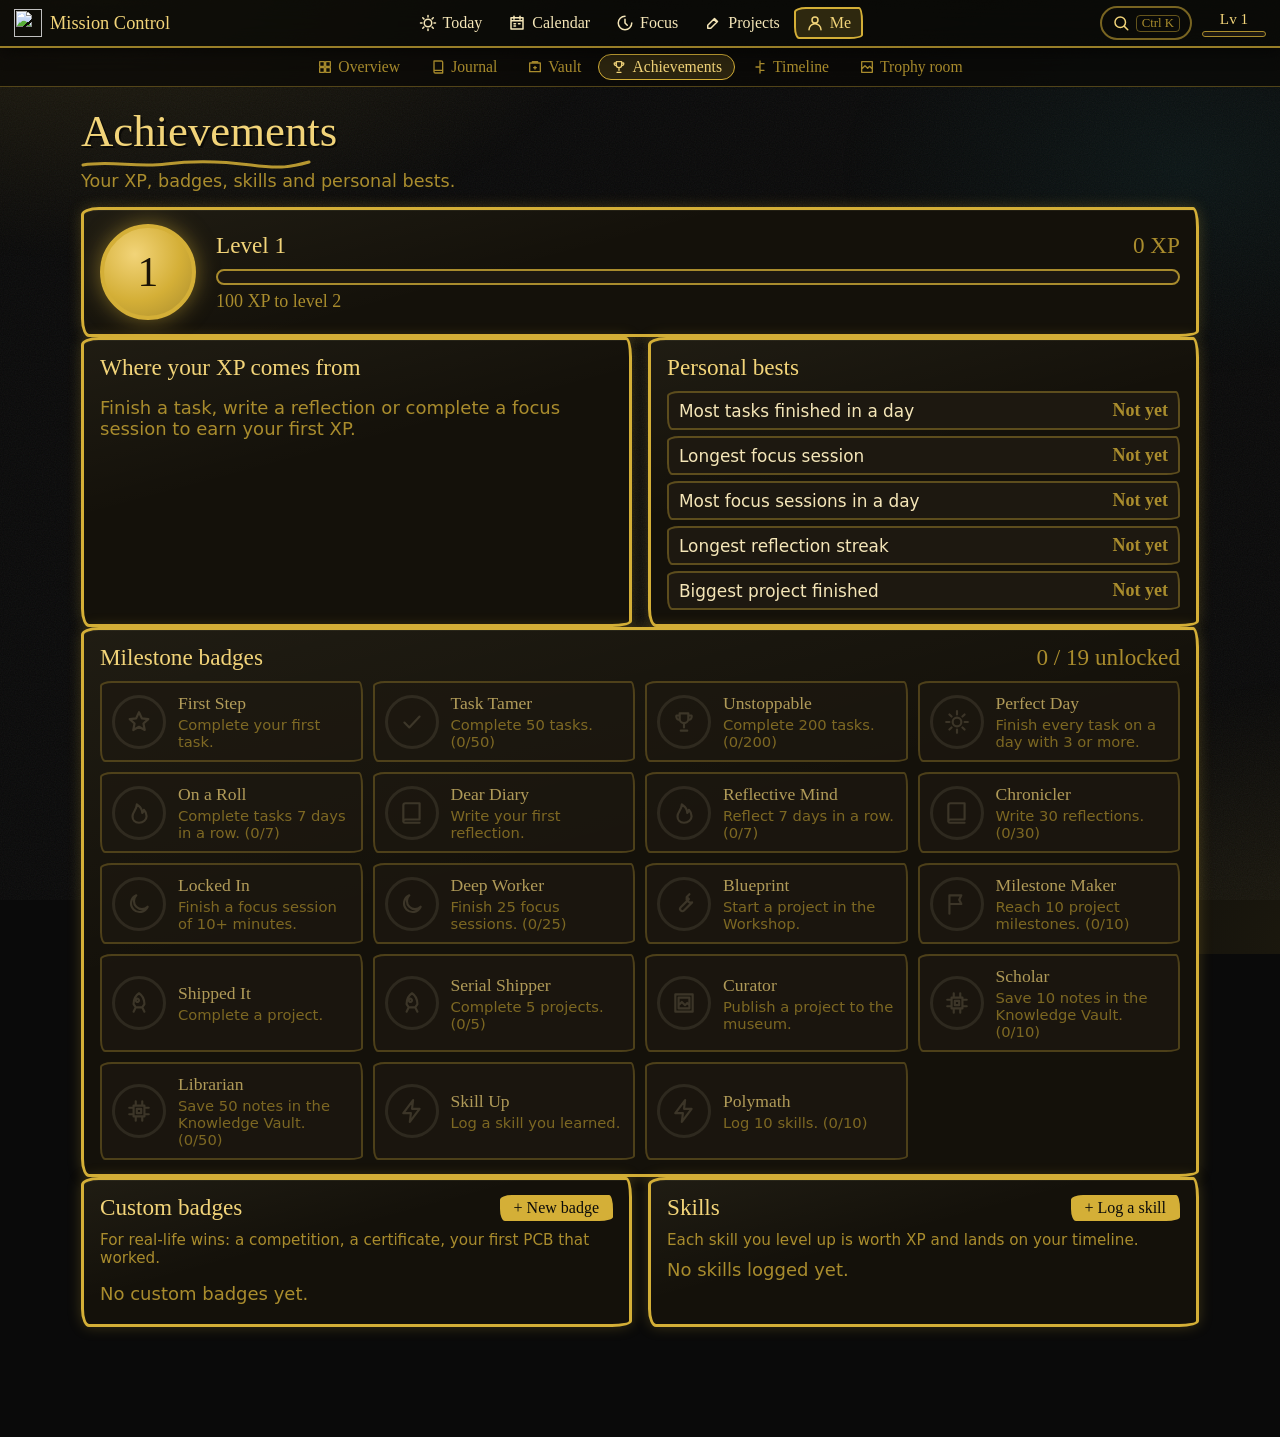
==== commit 92664fda: "Rearrange into five tabs with a welcome tour, smart quick add, reminders and a week view - Five main" ====
--- a/achievements.html
+++ b/achievements.html
@@ -128,6 +128,7 @@
 <script src="js/life-core.js"></script>
 <script src="js/data.js"></script>
 <script src="js/nav.js"></script>
+<script src="js/reminders.js"></script>
 <script src="js/achievements.js"></script>
 <script src="js/firebase-config.js"></script>
 <script src="js/sync-core.js"></script>
--- a/css/base.css
+++ b/css/base.css
@@ -662,8 +662,7 @@
   white-space: nowrap;
 }
 
-.site-link svg,
-.site-menu-btn svg {
+.site-link svg {
   width: 18px;
   height: 18px;
   flex-shrink: 0;
@@ -678,20 +677,6 @@
   border-color: var(--gold);
   background: color-mix(in srgb, var(--gold) 18%, transparent);
   color: var(--gold-light);
-}
-
-.site-menu-btn {
-  display: none;
-  align-items: center;
-  gap: 6px;
-  margin-left: auto;
-  padding: 6px 12px;
-  border: 2px solid var(--gold);
-  border-radius: var(--wobble-sm);
-  background: transparent;
-  color: var(--gold-light);
-  font-size: 1rem;
-  cursor: pointer;
 }
 
 .site-level {
@@ -732,36 +717,127 @@
   }
 }
 
-@media (max-width: 900px) {
-  .site-nav {
-    flex-wrap: wrap;
-  }
-
-  .site-menu-btn {
-    display: flex;
-  }
-
-  .site-level {
-    order: 2;
-  }
-
+/* ---------- sub-tabs on the "Me" pages ---------- */
+.sub-nav {
+  position: sticky;
+  top: var(--nav-h, 52px);
+  z-index: 55;
+  display: flex;
+  justify-content: center;
+  gap: 4px;
+  padding: 6px 12px;
+  overflow-x: auto;
+  scrollbar-width: none;
+  border-bottom: 1px solid color-mix(in srgb, var(--gold) 35%, transparent);
+  background: rgba(10, 9, 6, 0.72);
+  -webkit-backdrop-filter: blur(10px);
+  backdrop-filter: blur(10px);
+}
+
+.sub-nav::-webkit-scrollbar {
+  display: none;
+}
+
+.sub-link {
+  display: flex;
+  align-items: center;
+  gap: 5px;
+  flex-shrink: 0;
+  padding: 3px 12px;
+  border: 1px solid transparent;
+  border-radius: 999px;
+  color: var(--gold-dim);
+  font-size: 0.98rem;
+  text-decoration: none;
+  white-space: nowrap;
+}
+
+.sub-link svg {
+  width: 16px;
+  height: 16px;
+}
+
+.sub-link:hover {
+  color: var(--gold-light);
+}
+
+.sub-link[aria-current="page"] {
+  border-color: var(--gold);
+  background: color-mix(in srgb, var(--gold) 16%, transparent);
+  color: var(--gold-light);
+}
+
+/* ---------- bottom tab bar (phones) ---------- */
+.tabbar {
+  display: none;
+}
+
+@media (max-width: 760px) {
   .site-links {
     display: none;
-    order: 3;
-    flex-basis: 100%;
+  }
+
+  .site-search {
+    margin-left: auto;
+  }
+
+  .sub-nav {
+    justify-content: flex-start;
+  }
+
+  body.has-tabbar {
+    --tabbar-space: calc(64px + env(safe-area-inset-bottom, 0px));
+    padding-bottom: var(--tabbar-space);
+  }
+
+  .tabbar {
+    position: fixed;
+    left: 0;
+    right: 0;
+    bottom: 0;
+    z-index: 70;
+    display: grid;
+    grid-template-columns: repeat(5, 1fr);
+    gap: 2px;
+    padding: 5px 6px calc(5px + env(safe-area-inset-bottom, 0px));
+    border-top: 2px solid color-mix(in srgb, var(--gold) 70%, transparent);
+    background: rgba(10, 9, 6, 0.92);
+    -webkit-backdrop-filter: blur(14px);
+    backdrop-filter: blur(14px);
+    box-shadow: 0 -6px 18px rgba(0, 0, 0, 0.5);
+    view-transition-name: tabbar;
+  }
+
+  .tab-link {
+    display: flex;
     flex-direction: column;
-    gap: 4px;
-    padding: 8px 0 4px;
-  }
-
-  .site-nav.is-open .site-links {
-    display: flex;
-  }
-
-  .site-link {
-    padding: 10px 12px;
-    font-size: 1.1rem;
-  }
+    align-items: center;
+    gap: 1px;
+    padding: 4px 0 3px;
+    border-radius: 12px;
+    color: var(--gold-dim);
+    font-size: 0.82rem;
+    text-decoration: none;
+    -webkit-tap-highlight-color: transparent;
+  }
+
+  .tab-link svg {
+    width: 24px;
+    height: 24px;
+  }
+
+  .tab-link[aria-current="page"] {
+    background: color-mix(in srgb, var(--gold) 16%, transparent);
+    color: var(--gold-light);
+  }
+
+  /* things pinned to the bottom of the screen sit above the tab bar */
+  body.has-tabbar .toast { bottom: calc(16px + var(--tabbar-space)); }
+  body.has-tabbar .page-nav,
+  body.has-tabbar .bg-controls { bottom: calc(8px + var(--tabbar-space)); }
+  body.has-tabbar .celebrate-card { bottom: calc(16px + var(--tabbar-space)); }
+  body.has-tabbar .spotify-toggle { bottom: calc(12px + var(--tabbar-space)); }
+  body.has-tabbar .spotify-player:not(.in-pip) { bottom: calc(84px + var(--tabbar-space)); }
 }
 
 @media (hover: none) {
@@ -1082,12 +1158,6 @@
   }
 }
 
-@media (max-width: 900px) {
-  .site-search {
-    order: 1;
-    margin-left: auto;
-  }
-}
 
 .cmdk {
   width: min(600px, 94vw);
@@ -1211,3 +1281,45 @@
     display: none;
   }
 }
+
+/* ---------- reading font ----------
+   Long text (tasks, notes, journal entries, descriptions, fields) uses a clean font so it's easy
+   to read; headings, numbers and buttons keep the handwriting. Settings > Reading font switches
+   back to handwriting everywhere. */
+:root {
+  --font-read: "Segoe UI", system-ui, -apple-system, "Helvetica Neue", Roboto, Arial, sans-serif;
+}
+
+html[data-font="clean"] :is(
+  input:not([type="checkbox"]):not([type="radio"]):not([type="range"]):not([type="color"]),
+  textarea,
+  select,
+  .list-item .grow,
+  .task-text,
+  .week-tasks li,
+  .up-chip,
+  .note-body,
+  .note-card p,
+  .snippet,
+  .tl-body p,
+  .recap-section .grow,
+  .page-sub,
+  .daily-line,
+  .empty-note,
+  .small-note,
+  .set-note,
+  .sp-artist,
+  .cmdk-label,
+  .celebrate-text span,
+  .project-card .muted,
+  .ach-text .muted,
+  .hub-card p,
+  .welcome p
+) {
+  font-family: var(--font-read);
+  letter-spacing: 0;
+}
+
+html[data-font="clean"] :is(textarea, .note-body, .list-item .grow, .task-text, .week-tasks li) {
+  font-size: 0.94em;
+}
